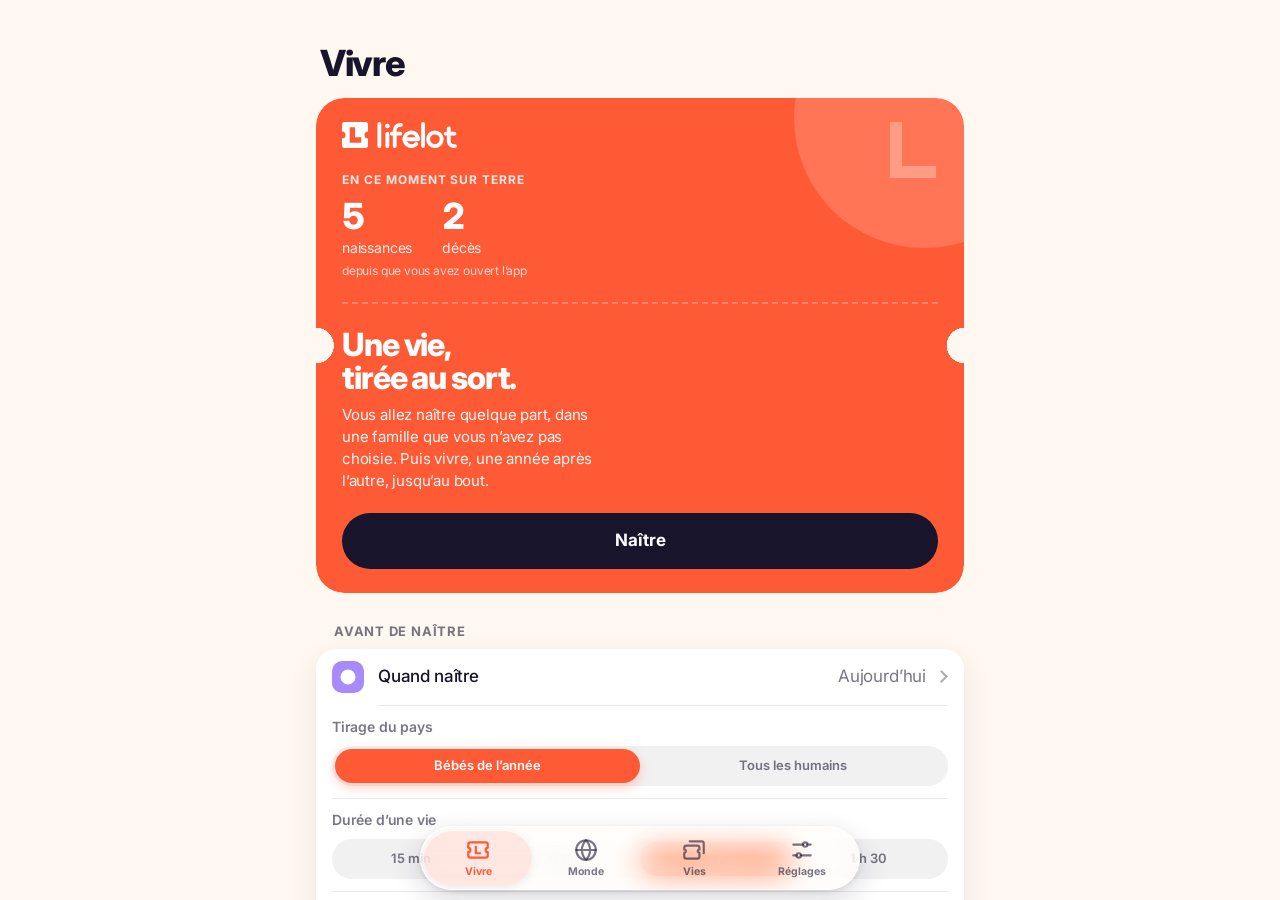
==== app/index.html @ fe8246f2 "Menus plus courts : feuilles Argent et Politique en onglets, contenus resserrés Les longues feuilles" ====
<!doctype html>
<html lang="fr">
<head>
<meta charset="utf-8">
<meta name="viewport" content="width=device-width, initial-scale=1, viewport-fit=cover, user-scalable=no">
<title>Lifelot</title>
<meta name="description" content="Naître au hasard, vivre une vie entière, guidée par les statistiques réelles de son pays.">
<meta name="theme-color" content="#FFF8F1" media="(prefers-color-scheme: light)">
<meta name="theme-color" content="#17142B" media="(prefers-color-scheme: dark)">
<meta name="apple-mobile-web-app-capable" content="yes">
<meta name="mobile-web-app-capable" content="yes">
<meta name="apple-mobile-web-app-status-bar-style" content="default">
<meta name="apple-mobile-web-app-title" content="Lifelot">
<link rel="manifest" href="manifest.webmanifest">
<link rel="icon" href="icon.svg" type="image/svg+xml">
<link rel="apple-touch-icon" href="icon-180.png">
<link rel="preconnect" href="https://fonts.googleapis.com">
<link rel="preconnect" href="https://fonts.gstatic.com" crossorigin>
<link href="https://fonts.googleapis.com/css2?family=Inter:wght@400;500;600;700;800&display=swap" rel="stylesheet">
<link rel="stylesheet" href="app.css?v=33">
</head>
<body>

<!-- ===================== ONGLET VIVRE ===================== -->
<section class="page" id="tab-live" data-title="Vivre">
  <header class="nav"><span class="nav-title">Vivre</span></header>
  <div class="content">
    <h1 class="large-title">Vivre</h1>

    <article class="hero-card ticket">
      <div class="hero-glow"></div>
      <svg class="hero-logo" viewBox="40 40 778 176" role="img" aria-label="Lifelot"><path fill="#FFFFFF" fill-rule="evenodd" d="M58 40H198A18 18 0 0 1 216 58V104A24 24 0 0 0 216 152V198A18 18 0 0 1 198 216H58A18 18 0 0 1 40 198V152A24 24 0 0 0 40 104V58A18 18 0 0 1 58 40ZM92 76V180H170V144H128V76Z"/><g fill="#FFFFFF" transform="translate(267 -3) scale(1)"><path d="M13 56A13 13 0 0 1 39 56V206A13 13 0 0 1 13 206Z"/><path d="M67 122A13 13 0 0 1 93 122V206A13 13 0 0 1 67 206Z"/><path d="M64 70A16 16 0 1 0 96 70A16 16 0 1 0 64 70Z"/><path d="M117 206V100A51 51 0 0 1 168 49H172A13 13 0 0 1 172 75H168A25 25 0 0 0 143 100V206A13 13 0 0 1 117 206Z"/><path d="M110 109H168A13 13 0 0 1 168 135H110A13 13 0 0 1 110 109Z"/><path d="M301 160A59 59 0 1 0 284.59 200.83A13 13 0 0 0 265.82 182.84A33 33 0 1 1 275 160Z"/><path d="M196 147H288A13 13 0 0 1 288 173H196A13 13 0 0 1 196 147Z"/><path d="M309 56A13 13 0 0 1 335 56V206A13 13 0 0 1 309 206Z"/><path d="M343 160A59 59 0 1 0 461 160A59 59 0 1 0 343 160ZM369 160A33 33 0 1 1 435 160A33 33 0 1 1 369 160Z"/><path d="M483 86A13 13 0 0 1 509 86V172A21 21 0 0 0 530 193H538A13 13 0 0 1 538 219H530A47 47 0 0 1 483 172Z"/><path d="M476 109H534A13 13 0 0 1 534 135H476A13 13 0 0 1 476 109Z"/></g></svg>
      <p class="hero-kicker">En ce moment sur Terre</p>
      <div class="hero-stats">
        <div><b id="birthCount">0</b><span>naissances</span></div>
        <div><b id="deathCount">0</b><span>décès</span></div>
      </div>
      <p class="hero-sub">depuis que vous avez ouvert l’app</p>
      <h2 class="hero-title">Une vie,<br>tirée au sort.</h2>
      <p class="hero-text">Vous allez naître quelque part, dans une famille que vous n’avez pas choisie. Puis vivre, une année après l’autre, jusqu’au bout.</p>
      <button class="btn-filled" id="bornBtn">Naître</button>
    </article>

    <div class="group" id="resumeGroup" hidden>
      <button class="cell link" id="resumeBtn">
        <span class="cell-icon" style="--c: var(--green)"><svg viewBox="0 0 24 24"><path d="M8 5v14l11-7z"/></svg></span>
        <span class="cell-main"><b>Reprendre la vie en cours</b><small id="resumeSub"></small></span>
        <span class="chev"></span>
      </button>
    </div>

    <div id="pausedGroup" hidden></div>

    <p class="group-header">Avant de naître</p>
    <div class="group">
      <label class="cell link">
        <span class="cell-icon" style="--c: var(--purple)"><svg viewBox="0 0 24 24"><path d="M12 2a10 10 0 100 20 10 10 0 000-20zm1 10.4V6h-2v7.4l5 3 1-1.7z"/></svg></span>
        <span class="cell-main"><b>Quand naître</b></span>
        <span class="cell-value" id="eraLabel"></span>
        <span class="chev"></span>
        <select id="eraSel" class="overlay-select"></select>
      </label>
      <label class="cell link" id="yearCell">
        <span class="cell-icon" style="--c: var(--indigo)"><svg viewBox="0 0 24 24"><path d="M7 2v2H5a2 2 0 00-2 2v14a2 2 0 002 2h14a2 2 0 002-2V6a2 2 0 00-2-2h-2V2h-2v2H9V2zM5 9h14v11H5z"/></svg></span>
        <span class="cell-main"><b>Année de naissance</b></span>
        <span class="cell-value" id="yearLabel"></span>
        <span class="chev"></span>
        <select id="yearSel" class="overlay-select"></select>
      </label>
      <div class="cell column">
        <span class="cell-label">Tirage du pays</span>
        <div class="segmented" data-name="mode">
          <button data-v="births" class="on">Bébés de l’année</button>
          <button data-v="pop">Tous les humains</button>
        </div>
      </div>
      <div class="cell column">
        <span class="cell-label">Durée d’une vie</span>
        <div class="segmented" data-name="dur">
          <button data-v="15">15 min</button>
          <button data-v="30">30 min</button>
          <button data-v="60" class="on">1 h</button>
          <button data-v="90">1 h 30</button>
        </div>
      </div>
      <label class="cell link">
        <span class="cell-icon" style="--c: var(--blue)"><svg viewBox="0 0 24 24"><path d="M12 2a10 10 0 100 20 10 10 0 000-20zm6.9 6h-2.9a15.7 15.7 0 00-1.4-3.6A8 8 0 0118.9 8zM12 4c.8 1.2 1.5 2.5 1.9 4h-3.8c.4-1.5 1.1-2.8 1.9-4zM4.3 14a8.2 8.2 0 010-4h3.4a16.5 16.5 0 000 4H4.3zm.8 2h2.9c.3 1.3.8 2.5 1.4 3.6A8 8 0 015.1 16zM8 8H5.1a8 8 0 014.3-3.6C8.8 5.5 8.3 6.7 8 8zm4 12c-.8-1.2-1.5-2.5-1.9-4h3.8c-.4 1.5-1.1 2.8-1.9 4zm2.3-6H9.7a14.7 14.7 0 010-4h4.6a14.7 14.7 0 010 4zm.3 5.6c.6-1.1 1.1-2.3 1.4-3.6h2.9a8 8 0 01-4.3 3.6zm1.7-5.6a16.5 16.5 0 000-4h3.4a8.2 8.2 0 010 4h-3.4z"/></svg></span>
        <span class="cell-main"><b>Mon vrai pays</b></span>
        <span class="cell-value" id="realLabel">Aucun</span>
        <span class="chev"></span>
        <select id="realCountry" class="overlay-select"><option value="">Ne pas comparer</option></select>
      </label>
    </div>
    <p class="group-footer" id="eraNote"></p>
    <p class="group-footer">Choisir votre vrai pays permet de comparer cette vie à la vôtre. Rien ne quitte cet appareil.</p>

    <div class="group" style="margin-top:20px">
      <button class="cell link" id="strangerBtn">
        <span class="cell-icon" style="--c: var(--teal)"><svg viewBox="0 0 24 24"><path d="M12 12a4 4 0 100-8 4 4 0 000 8zm0 2c-4 0-8 2-8 5v1h16v-1c0-3-4-5-8-5z"/></svg></span>
        <span class="cell-main"><b>Rencontrer une vie au hasard</b><small>Une vie entière, vécue par quelqu’un d’autre</small></span>
        <span class="chev"></span>
      </button>
    </div>

    <p class="group-header">Comment ça marche</p>
    <div class="feature-scroller">
      <article class="feature" style="--c: var(--orange)"><span class="feature-icon"><svg viewBox="0 0 24 24" fill="none" stroke="currentColor" stroke-width="2" stroke-linecap="round" stroke-linejoin="round"><path d="M5 20v-8M12 20V5M19 20v-5"/></svg></span><h3>Données réelles</h3><p>Tous les pays du monde, de 1900 à 2100 : Banque mondiale, ONU, Our World in Data.</p></article>
    </div>

    <p class="group-footer warn">La maladie, la mort d’un enfant, la violence, le mariage forcé ou le suicide surviennent ici aussi souvent que dans les statistiques. Rien n’est montré en détail. Dès 15 ans.</p>
  </div>
</section>

<!-- ===================== ONGLET MONDE ===================== -->
<section class="page" id="tab-world" data-title="Monde" hidden>
  <header class="nav"><span class="nav-title">Monde</span></header>
  <div class="content">
    <h1 class="large-title">Monde</h1>
    <p class="group-header">Si vous naissiez maintenant</p>
    <div class="group" id="oddsGroup"></div>
    <p class="group-footer" id="oddsNote"></p>
    <div class="search"><svg viewBox="0 0 24 24"><path d="M10 3a7 7 0 015.6 11.2l5.1 5.1-1.4 1.4-5.1-5.1A7 7 0 1110 3zm0 2a5 5 0 100 10 5 5 0 000-10z"/></svg><input id="search" type="search" placeholder="Rechercher un pays" autocomplete="off"></div>
    <p class="group-header">Tous les pays</p>
    <div class="group" id="countryGroup"></div>
  </div>
</section>

<!-- ===================== ONGLET VIES ===================== -->
<section class="page" id="tab-lives" data-title="Vies" hidden>
  <header class="nav"><span class="nav-title">Vies</span></header>
  <div class="content">
    <h1 class="large-title">Vies</h1>
    <div class="empty" id="livesEmpty">
      <div class="empty-icon"><svg viewBox="0 0 24 24" fill="none" stroke="currentColor" stroke-width="2" stroke-linecap="round" stroke-linejoin="round"><path d="M8 4h11a2 2 0 0 1 2 2v9"/><path d="M5 8h10a2 2 0 0 1 2 2v1.5a1.5 1.5 0 0 0 0 3V18a2 2 0 0 1-2 2H5a2 2 0 0 1-2-2v-3.5a1.5 1.5 0 0 0 0-3V10a2 2 0 0 1 2-2z"/></svg></div>
      <h3>Aucune vie pour l’instant</h3>
      <p>Les vies que vous vivez jusqu’au bout apparaîtront ici.</p>
    </div>
    <div class="segmented" data-name="livesTab" style="margin-bottom:16px">
      <button data-v="mine" class="on">Mes vies</button>
      <button data-v="memorial">Mémorial</button>
      <button data-v="shared">Reçues</button>
    </div>
    <div class="group" id="sortGroup">
      <label class="cell link">
        <span class="cell-main"><b>Trier</b></span>
        <span class="cell-value" id="sortLabel"></span>
        <span class="chev"></span>
        <select id="sortSel" class="overlay-select"></select>
      </label>
    </div>
    <div class="group" id="livesGroup"></div>
    <div class="group" id="moreGroup" hidden><button class="cell link" id="moreBtn"><span class="cell-main"><b style="color:var(--tint)">Voir plus</b></span></button></div>
    <p class="group-footer" id="livesNote">Gardées uniquement sur cet appareil.</p>
    <div class="group" style="margin-top:24px">
      <button class="cell link" id="strangerBtn2"><span class="cell-main"><b>Rencontrer une vie au hasard</b></span><span class="chev"></span></button>
      <button class="cell link" id="exportBtn"><span class="cell-main"><b>Transférer mes vies</b><small>Enregistrer un fichier à ouvrir sur un autre appareil</small></span><span class="chev"></span></button>
      <label class="cell link"><span class="cell-main"><b>Importer des vies</b><small>Ouvrir un fichier de vies</small></span><span class="chev"></span><input type="file" id="importInput" accept="application/json,.json" class="overlay-select"></label>
    </div>
    <div class="group" id="clearGroup" hidden><button class="cell destructive" id="clearPast">Effacer toutes les vies</button></div>
    <p class="group-footer">Les vies du mémorial restent, même si vous effacez les autres.</p>
  </div>
</section>

<!-- ===================== ONGLET RÉGLAGES ===================== -->
<section class="page" id="tab-settings" data-title="Réglages" hidden>
  <header class="nav"><span class="nav-title">Réglages</span></header>
  <div class="content">
    <h1 class="large-title">Réglages</h1>
    <p class="group-header">Apparence</p>
    <div class="group">
      <div class="cell column">
        <div class="segmented" data-name="theme">
          <button data-v="auto" class="on">Automatique</button>
          <button data-v="light">Clair</button>
          <button data-v="dark">Sombre</button>
        </div>
      </div>
    </div>
    <p class="group-header">Pendant la vie</p>
    <div class="group">
      <label class="cell">
        <span class="cell-icon" style="--c: var(--orange)"><svg viewBox="0 0 24 24"><path d="M13 2L4 14h7l-1 8 9-12h-7z"/></svg></span>
        <span class="cell-main"><b>Mode automatique</b></span>
        <input type="checkbox" class="switch" id="optAuto">
      </label>
      <label class="cell">
        <span class="cell-icon" style="--c: var(--indigo)"><svg viewBox="0 0 24 24"><path d="M6 4h4v16H6zm8 0h4v16h-4z"/></svg></span>
        <span class="cell-main"><b>Pauses de réflexion</b></span>
        <input type="checkbox" class="switch" id="optPauses" checked>
      </label>
      <label class="cell">
        <span class="cell-icon" style="--c: var(--teal)"><svg viewBox="0 0 24 24"><path d="M12 3v10.6A4 4 0 1014 17V7h4V3z"/></svg></span>
        <span class="cell-main"><b>Musique douce</b></span>
        <input type="checkbox" class="switch" id="optMusic">
      </label>
      <label class="cell">
        <span class="cell-icon" style="--c: var(--blue)"><svg viewBox="0 0 24 24"><path d="M12 2L4 5v6c0 5 3.4 9.7 8 11 4.6-1.3 8-6 8-11V5z"/></svg></span>
        <span class="cell-main"><b>Pas de scènes effrayantes</b><small>Les passages les plus durs sont repliés</small></span>
        <input type="checkbox" class="switch" id="optGentle">
      </label>
      <label class="cell">
        <span class="cell-icon" style="--c: var(--green)"><svg viewBox="0 0 24 24"><path d="M12 3L1 9l11 6 9-4.9V17h2V9zM5 13.2v4L12 21l7-3.8v-4L12 17z"/></svg></span>
        <span class="cell-main"><b>Mode classe</b><small>Pour les enseignants</small></span>
        <input type="checkbox" class="switch" id="optClassroom">
      </label>
      <label class="cell">
        <span class="cell-icon" style="--c: var(--pink)"><svg viewBox="0 0 24 24"><path d="M12 3a9 9 0 019 9h-2a7 7 0 00-14 0H3a9 9 0 019-9zm-7 11h3v7H5zm11 0h3v7h-3z"/></svg></span>
        <span class="cell-main"><b>Vibrations</b></span>
        <input type="checkbox" class="switch" id="optHaptics" checked>
      </label>
    </div>
    <p class="group-footer">En mode automatique, vous fixez une priorité par an et les décisions se prennent toutes seules. Le mode classe met de côté les thèmes les plus lourds (suicide, homicide, surdose, mariage d’enfants, harcèlement) et désactive le partage.</p>

    <p class="group-header">Besoin d’aide</p>
    <div class="group">
      <a class="cell link" href="tel:3114"><span class="cell-icon" style="--c: var(--green)"><svg viewBox="0 0 24 24"><path d="M6.6 10.8a15.1 15.1 0 006.6 6.6l2.2-2.2c.3-.3.7-.4 1-.2 1.1.4 2.3.6 3.6.6.6 0 1 .4 1 1V20c0 .6-.4 1-1 1A17 17 0 013 4c0-.6.4-1 1-1h3.5c.6 0 1 .4 1 1 0 1.2.2 2.4.6 3.6.1.3 0 .7-.2 1z"/></svg></span><span class="cell-main"><b>3114</b><small>Prévention du suicide · 24 h/24</small></span><span class="chev"></span></a>
      <a class="cell link" href="tel:119"><span class="cell-icon" style="--c: var(--blue)"><svg viewBox="0 0 24 24"><path d="M6.6 10.8a15.1 15.1 0 006.6 6.6l2.2-2.2c.3-.3.7-.4 1-.2 1.1.4 2.3.6 3.6.6.6 0 1 .4 1 1V20c0 .6-.4 1-1 1A17 17 0 013 4c0-.6.4-1 1-1h3.5c.6 0 1 .4 1 1 0 1.2.2 2.4.6 3.6.1.3 0 .7-.2 1z"/></svg></span><span class="cell-main"><b>119</b><small>Enfance en danger</small></span><span class="chev"></span></a>
      <a class="cell link" href="tel:3919"><span class="cell-icon" style="--c: var(--purple)"><svg viewBox="0 0 24 24"><path d="M6.6 10.8a15.1 15.1 0 006.6 6.6l2.2-2.2c.3-.3.7-.4 1-.2 1.1.4 2.3.6 3.6.6.6 0 1 .4 1 1V20c0 .6-.4 1-1 1A17 17 0 013 4c0-.6.4-1 1-1h3.5c.6 0 1 .4 1 1 0 1.2.2 2.4.6 3.6.1.3 0 .7-.2 1z"/></svg></span><span class="cell-main"><b>3919</b><small>Violences faites aux femmes</small></span><span class="chev"></span></a>
      <a class="cell link" href="https://findahelpline.com" target="_blank" rel="noopener"><span class="cell-icon" style="--c: var(--gray)"><svg viewBox="0 0 24 24"><path d="M12 2a10 10 0 100 20 10 10 0 000-20zm0 18a8 8 0 110-16 8 8 0 010 16z"/></svg></span><span class="cell-main"><b>Ailleurs dans le monde</b><small>findahelpline.com</small></span><span class="chev"></span></a>
    </div>

    <p class="group-header">À propos</p>
    <div class="group">
      <div class="cell"><span class="cell-main"><b>Version</b></span><span class="cell-value" id="appVersion"></span></div>
      <button class="cell link" id="notesBtn"><span class="cell-main"><b>Notes de version</b></span><span class="chev"></span></button>
      <button class="cell link" id="privacyBtn"><span class="cell-main"><b>Confidentialité</b></span><span class="chev"></span></button>
      <a class="cell link" href="../"><span class="cell-main"><b>Version web</b></span><span class="chev"></span></a>
    </div>
    <p class="group-footer">Valeurs approchées (vers 2023) : ONU World Population Prospects, Banque mondiale, OMS, UNESCO, ONUDC, UNICEF, World Happiness Report. Le moment de la mort suit une table de mortalité calée sur chaque pays et chaque sexe. C’est une simulation : elle montre des probabilités, pas des destins.</p>
  </div>
</section>

<!-- ===================== BARRE D'ONGLETS ===================== -->
<nav class="tabbar" id="tabbar" role="tablist" aria-label="Navigation">
  <span class="tab-lens" id="tabLens" aria-hidden="true"></span>
  <button data-tab="tab-live" role="tab" aria-selected="true" class="on"><svg viewBox="0 0 24 24" fill="none" stroke="currentColor" stroke-width="2" stroke-linecap="round" stroke-linejoin="round"><path d="M5 5h14a2 2 0 0 1 2 2v3a2 2 0 0 0 0 4v3a2 2 0 0 1-2 2H5a2 2 0 0 1-2-2v-3a2 2 0 0 0 0-4V7a2 2 0 0 1 2-2z"/><path d="M10 9v6h4"/></svg><span>Vivre</span></button>
  <button data-tab="tab-world" role="tab" aria-selected="false"><svg viewBox="0 0 24 24" fill="none" stroke="currentColor" stroke-width="2" stroke-linecap="round" stroke-linejoin="round"><circle cx="12" cy="12" r="9"/><path d="M3 12h18M12 3c2.5 2.6 3.8 5.6 3.8 9s-1.3 6.4-3.8 9c-2.5-2.6-3.8-5.6-3.8-9S9.5 5.6 12 3z"/></svg><span>Monde</span></button>
  <button data-tab="tab-lives" role="tab" aria-selected="false"><svg viewBox="0 0 24 24" fill="none" stroke="currentColor" stroke-width="2" stroke-linecap="round" stroke-linejoin="round"><path d="M8 4h11a2 2 0 0 1 2 2v9"/><path d="M5 8h10a2 2 0 0 1 2 2v1.5a1.5 1.5 0 0 0 0 3V18a2 2 0 0 1-2 2H5a2 2 0 0 1-2-2v-3.5a1.5 1.5 0 0 0 0-3V10a2 2 0 0 1 2-2z"/></svg><span>Vies</span></button>
  <button data-tab="tab-settings" role="tab" aria-selected="false"><svg viewBox="0 0 24 24" fill="none" stroke="currentColor" stroke-width="2" stroke-linecap="round" stroke-linejoin="round"><path d="M4 7h9M17 7h3M4 17h3M11 17h9"/><circle cx="15" cy="7" r="2"/><circle cx="9" cy="17" r="2"/></svg><span>Réglages</span></button>
</nav>

<!-- ===================== TIRAGE ===================== -->
<section class="fullscreen draw" id="drawView" hidden>
  <div class="draw-stage">
    <p class="draw-kicker" id="drawKicker">Tirage de votre lieu de naissance</p>
    <div class="globe ticket" id="globe"><span id="spinFlag">🎟️</span></div>
    <p class="draw-name" id="spinName"></p>

    <article class="pass ticket" id="pass" hidden>
      <div class="pass-top">
        <span class="pass-flag" id="passFlag"></span>
        <div><small>Acte de naissance</small><b id="passDate"></b></div>
      </div>
      <input class="pass-name" id="passName" maxlength="30" aria-label="Prénom">
      <p class="pass-sub" id="passSub"></p>
      <div class="pass-grid" id="passGrid"></div>
      <p class="pass-family" id="passFamily"></p>
    </article>
    <div class="pass-details" id="passDetails" hidden></div>
  </div>
  <div class="draw-actions" id="drawActions" hidden>
    <button class="btn-filled" id="startLife">Commencer cette vie</button>
    <button class="btn-gray" id="passCard">Carte à partager</button>
    <button class="btn-plain" id="cancelDraw">Annuler</button>
  </div>
</section>

<!-- ===================== VIE ===================== -->
<section class="fullscreen life" id="lifeView" hidden>
  <header class="life-top">
    <button class="circle-btn" id="quitBtn" aria-label="Fermer"><svg viewBox="0 0 24 24"><path d="M6.4 5L12 10.6 17.6 5 19 6.4 13.4 12l5.6 5.6-1.4 1.4-5.6-5.6L6.4 19 5 17.6l5.6-5.6L5 6.4z"/></svg></button>
    <div class="life-who"><b id="lfName"></b><small id="lfCountry"></small><small class="who-mini" id="lfMini" aria-hidden="true"></small></div>
    <button class="chip" id="autoChip" aria-pressed="false">Auto</button>
    <button class="circle-btn" id="menuBtn" aria-label="Menu"><svg viewBox="0 0 24 24"><circle cx="5" cy="12" r="2"/><circle cx="12" cy="12" r="2"/><circle cx="19" cy="12" r="2"/></svg></button>
    <div class="top-year" role="progressbar" aria-label="Avancement de l’année" aria-valuemin="0" aria-valuemax="100"><i id="topYear"></i></div>
  </header>

  <div class="life-scroll" id="lifeScroll">
    <div class="life-hero ticket" id="lifeHero">
      <div class="age-ring">
        <svg viewBox="0 0 120 120"><circle class="track" cx="60" cy="60" r="52"/><circle class="prog" id="yearRing" cx="60" cy="60" r="52"/></svg>
        <div class="age-num"><b id="lfAge">0</b><span id="lfAgeUnit">an</span></div>
      </div>
      <div class="rings" id="rings"></div>
    </div>

    <div class="dash" id="dash" aria-label="Tableau de bord"></div>

    <div class="segmented life-seg" id="lifeSeg">
      <button data-v="story" class="on">Récit</button>
      <button data-v="act">Agir<span class="seg-badge" id="actBadge" hidden></span></button>
      <button data-v="me">Situation</button>
      <button data-v="peers">Comparer</button>
      <button data-v="data">Données</button>
    </div>

    <div class="pane" id="pane-story"><ol class="feed" id="feed"></ol></div>

    <div class="pane" id="pane-act" hidden>
      <p class="group-header" id="actLeft"></p>
      <div class="segmented" data-name="actcat" style="margin:0 0 12px">
        <button data-v="pro" class="on">Travail et argent</button>
        <button data-v="perso">Vie personnelle</button>
      </div>
      <div class="group" id="actList"></div>
      <details class="off-list">
        <summary>Impossible pour l’instant <span id="actOffN"></span></summary>
        <div class="group" id="actOff"></div>
      </details>
    </div>

    <div class="pane" id="pane-me" hidden>
      <p class="group-header">Priorité de l’année</p>
      <div class="priority" id="priority"></div>
      <p class="group-header">Situation</p>
      <div class="group" id="situation"></div>
      <p class="group-header">Argent</p>
      <div class="group" id="moneyMini"></div>
      <div class="group"><button class="cell link" data-act="money"><span class="cell-main"><b style="color:var(--tint)">Dépenser et investir</b></span><span class="chev"></span></button></div>
      <p class="group-header">Politique</p>
      <div class="group" id="polMini"></div>
      <div class="group"><button class="cell link" data-act="politics"><span class="cell-main"><b style="color:var(--tint)">Politique</b><small>S’engager, se présenter, les lobbys</small></span><span class="chev"></span></button></div>
      <p class="group-header">Famille et vie</p>
      <div class="group" id="familyMini"></div>
      <div class="group"><button class="cell link" data-act="family"><span class="cell-main"><b style="color:var(--tint)">Famille et vie</b></span><span class="chev"></span></button></div>
    </div>

    <div class="pane" id="pane-peers" hidden>
      <p class="group-header">Nés à la même seconde · au même âge</p>
      <div class="group" id="peers"></div>
    </div>

    <div class="pane" id="pane-data" hidden>
      <p class="group-header" id="worldHeader">Le monde autour</p>
      <div class="group" id="world"></div>
      <p class="group-header">Grille de vie · 1 case = 1 an</p>
      <div class="card"><div class="grid100" id="grid100"></div></div>
      <p class="group-header">Courbe de survie</p>
      <div class="card"><svg id="survival" viewBox="0 0 300 150"></svg><p class="card-note" id="survivalNote"></p></div>
      <div id="compareWrap" hidden>
        <p class="group-header">Cette vie et la vôtre</p>
        <div class="group" id="compare"></div>
      </div>
    </div>
  </div>

  <button class="pending" id="pendingBtn" hidden>Une décision vous attend</button>
  <footer class="life-controls">
    <button class="pill" id="speedBtn">×1</button>
    <button class="play" id="playBtn" aria-label="Pause"><svg viewBox="0 0 24 24" id="playIcon"><path d="M7 5h3.5v14H7zm6.5 0H17v14h-3.5z"/></svg></button>
    <button class="pill" id="nextBtn" aria-label="Avancer jusqu’au prochain moment">Avancer<svg viewBox="0 0 24 24"><path d="M5 5l7 7-7 7zm7 0l7 7-7 7z"/></svg></button>
  </footer>
</section>

<!-- ===================== FEUILLE (SHEET) ===================== -->
<div class="sheet-backdrop" id="sheetBackdrop" hidden></div>
<section class="sheet" id="sheet" hidden aria-modal="true" role="dialog">
  <div class="grabber"></div>
  <div class="sheet-body" id="sheetBody"></div>
</section>

<div class="toast" id="toast" hidden></div>

<script src="../countries.js?v=33"></script>
<script src="../data.js?v=33"></script>
<script src="../sim.js?v=33"></script>
<script src="../economy.js?v=33"></script>
<script src="../moments.js?v=33"></script>
<script src="../careers.js?v=33"></script>
<script src="../company.js?v=33"></script>
<script src="../stardom.js?v=33"></script>
<script src="../spending.js?v=33"></script>
<script src="../politics.js?v=33"></script>
<script src="../common.js?v=33"></script>
<script src="app.js?v=33"></script>
</body>
</html>
---- app/app.css ----
/* Lifelot — application. Direction artistique : corail, nuit et papier ; le billet à encoches comme motif ;
   formes rondes et icônes au trait, dans l'esprit monoline du logotype (voir brand/README.md). */
:root {
  --coral: #FF5A36;
  --coral-deep: #E8472A;
  --night: #17142B;
  --paper: #FFF8F1;

  --bg: var(--paper);
  --bg-elev: #FFFFFF;
  --cell: #FFFFFF;
  --fill: rgba(23, 20, 43, .06);
  --fill-2: rgba(23, 20, 43, .14);
  --label: var(--night);
  --label-2: rgba(23, 20, 43, .58);
  --label-3: rgba(23, 20, 43, .28);
  --sep: rgba(23, 20, 43, .09);
  --bar: rgba(255, 248, 241, .82);
  --tint: var(--coral);
  --tint-soft: rgba(255, 90, 54, .12);
  --card-dark: var(--night);

  /* Palette d'accompagnement (données, réglages) */
  --mint: #3CC9A0; --amber: #FFB23F; --sky: #7C9BFF; --lavender: #A78BFA;
  --blue: var(--sky); --green: var(--mint); --red: #E5484D; --orange: var(--amber); --yellow: var(--amber);
  --indigo: var(--night); --purple: var(--lavender); --pink: var(--coral); --teal: var(--mint); --gray: #9A96AA;

  --shadow: 0 1px 2px rgba(23, 20, 43, .05), 0 10px 30px rgba(23, 20, 43, .08);
  --font: "Inter", -apple-system, BlinkMacSystemFont, "SF Pro Text", system-ui, "Segoe UI", Roboto, sans-serif;
  --notch: 14px;
  --tabbar-h: 64px;
  --safe-b: env(safe-area-inset-bottom, 0px);
  --safe-t: env(safe-area-inset-top, 0px);
  color-scheme: light;
}
@media (prefers-color-scheme: dark) {
  :root:not([data-theme="light"]) {
    --bg: var(--night); --bg-elev: #2A2650; --cell: #221E3E; --fill: rgba(255, 248, 241, .08); --fill-2: rgba(255, 248, 241, .18);
    --label: var(--paper); --label-2: rgba(255, 248, 241, .62); --label-3: rgba(255, 248, 241, .3); --sep: rgba(255, 248, 241, .1);
    --bar: rgba(23, 20, 43, .82); --tint-soft: rgba(255, 90, 54, .18); --card-dark: #2A2650; --indigo: #2A2650;
    --shadow: 0 10px 30px rgba(0, 0, 0, .35);
    color-scheme: dark;
  }
}
:root[data-theme="dark"] {
  --bg: var(--night); --bg-elev: #2A2650; --cell: #221E3E; --fill: rgba(255, 248, 241, .08); --fill-2: rgba(255, 248, 241, .18);
  --label: var(--paper); --label-2: rgba(255, 248, 241, .62); --label-3: rgba(255, 248, 241, .3); --sep: rgba(255, 248, 241, .1);
  --bar: rgba(23, 20, 43, .82); --tint-soft: rgba(255, 90, 54, .18); --card-dark: #2A2650; --indigo: #2A2650;
  --shadow: 0 10px 30px rgba(0, 0, 0, .35);
  color-scheme: dark;
}

* { box-sizing: border-box; -webkit-tap-highlight-color: transparent; }
html, body { margin: 0; height: 100%; }
body {
  background: var(--bg); color: var(--label); font: 17px/1.38 var(--font); letter-spacing: -.011em;
  -webkit-font-smoothing: antialiased; overflow: hidden; overscroll-behavior: none;
  -webkit-user-select: none; user-select: none;
}
[hidden] { display: none !important; }
button { font: inherit; color: inherit; background: none; border: 0; padding: 0; cursor: pointer; }
svg { fill: currentColor; }
svg[fill="none"] { fill: none; }
input, textarea, select { font: inherit; -webkit-user-select: text; user-select: text; }
a { color: var(--tint); text-decoration: none; }
.ico { width: 20px; height: 20px; flex: none; }

/* ---------- Motif billet : encoches latérales ---------- */
.ticket {
  -webkit-mask: radial-gradient(circle var(--notch) at 0 50%, #0000 98%, #000) left / 51% 100% no-repeat,
                radial-gradient(circle var(--notch) at 100% 50%, #0000 98%, #000) right / 51% 100% no-repeat;
          mask: radial-gradient(circle var(--notch) at 0 50%, #0000 98%, #000) left / 51% 100% no-repeat,
                radial-gradient(circle var(--notch) at 100% 50%, #0000 98%, #000) right / 51% 100% no-repeat;
}

/* ---------- Pages et barres de navigation ---------- */
.page {
  position: fixed; inset: 0; overflow-y: auto; -webkit-overflow-scrolling: touch;
  padding-bottom: calc(var(--tabbar-h) + var(--safe-b) + 40px);
}
.content { max-width: 680px; margin: 0 auto; padding: 0 16px; }
.nav {
  position: sticky; top: 0; z-index: 10; height: calc(44px + var(--safe-t)); padding-top: var(--safe-t);
  display: grid; place-items: center; transition: background .2s, border-color .2s; border-bottom: 1px solid transparent;
}
.nav-title { font-weight: 700; font-size: 17px; opacity: 0; transform: translateY(4px); transition: opacity .2s, transform .2s; }
.page.scrolled .nav { background: var(--bar); -webkit-backdrop-filter: saturate(160%) blur(20px); backdrop-filter: saturate(160%) blur(20px); border-color: var(--sep); }
.page.scrolled .nav-title { opacity: 1; transform: none; }
.large-title { font-size: 36px; font-weight: 800; letter-spacing: -.035em; margin: 0 0 14px; padding: 0 4px; line-height: 1.1; }

/* ---------- Listes groupées ---------- */
.group-header { font-size: 13px; font-weight: 700; text-transform: uppercase; letter-spacing: .06em; color: var(--label-2); margin: 30px 18px 8px; }
.group-footer { font-size: 13px; color: var(--label-2); margin: 8px 18px 0; line-height: 1.45; }
.group-footer.warn { margin-top: 30px; padding: 12px 14px; border-radius: 16px; background: var(--tint-soft); color: var(--label); margin-left: 0; margin-right: 0; }
.group { background: var(--cell); border-radius: 20px; overflow: hidden; box-shadow: var(--shadow); }
.group + .group { margin-top: 20px; }
.cell {
  position: relative; display: flex; align-items: center; gap: 14px; min-height: 50px; padding: 12px 16px; width: 100%;
  text-align: left; color: var(--label);
}
.cell + .cell::before { content: ""; position: absolute; top: 0; right: 16px; left: 16px; border-top: 1px solid var(--sep); }
.cell:has(.cell-icon) + .cell::before, .cell:has(.row-icon) + .cell::before { left: 62px; }
.cell.column { flex-direction: column; align-items: stretch; gap: 10px; }
.cell.link:active, button.cell:active { background: var(--fill); }
.cell-label { font-size: 14px; font-weight: 600; color: var(--label-2); }
.cell-icon { width: 32px; height: 32px; border-radius: 10px; background: var(--c); color: #fff; display: grid; place-items: center; flex: none; }
.cell-icon svg { width: 18px; height: 18px; }
.row-icon { width: 32px; height: 32px; border-radius: 50%; background: var(--tint-soft); color: var(--tint); display: grid; place-items: center; flex: none; }
.row-icon .ico { width: 18px; height: 18px; }
.cell-main { flex: 1; min-width: 0; display: flex; flex-direction: column; }
.cell-main b { font-weight: 500; }
.cell-main small { font-size: 13px; color: var(--label-2); margin-top: 2px; }
.cell-value { color: var(--label-2); text-align: right; max-width: 58%; overflow-wrap: anywhere; }
.chev { width: 8px; height: 13px; flex: none; opacity: .35; background: currentColor;
  -webkit-mask: url("data:image/svg+xml,<svg xmlns='http://www.w3.org/2000/svg' viewBox='0 0 8 13'><path d='M1.4 0L0 1.4l5 5.1-5 5.1L1.4 13 7.9 6.5z'/></svg>") center/contain no-repeat;
          mask: url("data:image/svg+xml,<svg xmlns='http://www.w3.org/2000/svg' viewBox='0 0 8 13'><path d='M1.4 0L0 1.4l5 5.1-5 5.1L1.4 13 7.9 6.5z'/></svg>") center/contain no-repeat; }
.destructive { color: var(--red); justify-content: center; font-weight: 600; }
.overlay-select { position: absolute; inset: 0; opacity: 0; width: 100%; font-size: 16px; }

/* Interrupteur */
.switch {
  -webkit-appearance: none; appearance: none; width: 51px; height: 31px; border-radius: 16px; background: var(--fill-2);
  position: relative; flex: none; transition: background .25s; cursor: pointer; margin: 0;
}
.switch::after {
  content: ""; position: absolute; top: 2px; left: 2px; width: 27px; height: 27px; border-radius: 50%; background: #fff;
  box-shadow: 0 3px 8px rgba(0,0,0,.15), 0 1px 1px rgba(0,0,0,.16); transition: transform .25s cubic-bezier(.3,.7,.4,1);
}
.switch:checked { background: var(--coral); }
.switch:checked::after { transform: translateX(20px); }

/* Contrôle segmenté : pastille corail */
.segmented { display: flex; background: var(--fill); border-radius: 999px; padding: 3px; position: relative; }
.segmented button {
  flex: 1; font-size: 13px; font-weight: 600; padding: 8px 6px; border-radius: 999px; transition: background .2s, color .2s;
  white-space: nowrap; overflow: hidden; text-overflow: ellipsis; color: var(--label-2);
}
.segmented button.on { background: var(--coral); color: #fff; box-shadow: 0 4px 12px rgba(255, 90, 54, .3); }

/* Boutons : pilules rondes, comme les bouts du logotype */
.btn-filled {
  display: block; width: 100%; background: var(--coral); color: #fff; font-weight: 700; font-size: 17px;
  padding: 16px 20px; border-radius: 999px; transition: transform .15s, background .15s; box-shadow: 0 8px 20px rgba(255, 90, 54, .28);
}
.btn-filled:active { transform: scale(.97); background: var(--coral-deep); }
.btn-plain { display: block; width: 100%; color: var(--tint); font-weight: 600; padding: 14px; }
.btn-gray { display: block; width: 100%; background: var(--fill); font-weight: 600; padding: 16px; border-radius: 999px; }
.btn-filled + *, .btn-gray + * { margin-top: 10px; }
.btn-filled.has-sub, .btn-gray.has-sub { text-align: left; border-radius: 20px; }
.has-sub small { display: block; font-weight: 400; font-size: 13px; opacity: .85; line-height: 1.35; margin-top: 4px; }

/* ---------- Carte d'accueil : un billet corail ---------- */
.hero-card {
  --notch: 18px;
  position: relative; overflow: hidden; border-radius: 28px; padding: 24px 26px 24px; color: #fff; background: var(--coral);
}
.hero-glow { position: absolute; width: 260px; height: 260px; right: -90px; top: -110px; border-radius: 50%; background: rgba(255, 255, 255, .16); }
.hero-card::after { /* le L du symbole, en filigrane */
  content: ""; position: absolute; right: 28px; top: 24px; width: 34px; height: 44px; border: 0 solid rgba(255,255,255,.28);
  border-left-width: 12px; border-bottom-width: 12px; pointer-events: none;
}
.hero-logo { height: 26px; width: auto; display: block; margin: 0 0 24px; position: relative; }
.hero-kicker { font-size: 12px; font-weight: 700; text-transform: uppercase; letter-spacing: .08em; opacity: .85; margin: 0 0 10px; position: relative; }
.hero-stats { display: flex; gap: 30px; position: relative; }
.hero-stats b { display: block; font-size: 36px; font-weight: 800; font-variant-numeric: tabular-nums; letter-spacing: -.03em; line-height: 1.05; }
.hero-stats span { font-size: 14px; opacity: .9; }
.hero-sub { font-size: 12px; opacity: .75; margin: 4px 0 24px; position: relative; padding-bottom: 22px; border-bottom: 2px dashed rgba(255,255,255,.35); }
.hero-title { font-size: 32px; font-weight: 800; letter-spacing: -.035em; line-height: 1.04; margin: 0 0 10px; position: relative; }
.hero-text { font-size: 15px; opacity: .95; margin: 0 0 22px; line-height: 1.45; position: relative; max-width: 30ch; }
.hero-card .btn-filled { background: var(--night); color: #fff; position: relative; box-shadow: none; }
.hero-card .btn-filled:active { background: #000; }

/* Fonctionnalités */
.feature-scroller { display: flex; gap: 12px; overflow-x: auto; scroll-snap-type: x mandatory; margin: 0 -16px; padding: 0 16px 6px; scrollbar-width: none; }
.feature-scroller::-webkit-scrollbar { display: none; }
.feature:only-child { flex-basis: 100%; max-width: none; }
.feature { flex: 0 0 72%; max-width: 260px; scroll-snap-align: start; background: var(--cell); border-radius: 22px; padding: 18px; box-shadow: var(--shadow); }
.feature-icon { width: 40px; height: 40px; border-radius: 50%; background: var(--tint-soft); color: var(--tint); display: grid; place-items: center; margin-bottom: 14px; }
.feature-icon svg { width: 22px; height: 22px; }
.feature h3 { font-size: 17px; font-weight: 700; margin: 0 0 4px; letter-spacing: -.02em; }
.feature p { font-size: 14px; color: var(--label-2); margin: 0; line-height: 1.45; }

/* ---------- Monde ---------- */
.odds-row { display: grid; grid-template-columns: 28px 1fr auto; gap: 6px 12px; align-items: center; }
.odds-row .flag { font-size: 24px; grid-row: span 2; }
.odds-row .pct { font-variant-numeric: tabular-nums; font-weight: 700; color: var(--label-2); font-size: 15px; }
.odds-row .bar { grid-column: 2 / 4; height: 8px; border-radius: 4px; background: var(--fill); overflow: hidden; }
.odds-row .bar i { display: block; height: 100%; border-radius: 4px; background: var(--coral); }
.search { display: flex; align-items: center; gap: 8px; background: var(--cell); border-radius: 999px; padding: 0 14px; margin-top: 26px; height: 44px; color: var(--label-2); box-shadow: var(--shadow); }
.search svg { width: 17px; height: 17px; flex: none; }
.search input { flex: 1; background: none; border: 0; outline: 0; color: var(--label); font-size: 17px; height: 100%; }
.flag-cell { font-size: 26px; width: 32px; text-align: center; flex: none; }
.big-emoji { font-size: 48px; text-align: center; margin: 8px auto 8px; }
.ticket-badge { --notch: 9px; width: 96px; height: 76px; display: grid; place-items: center; background: var(--tint-soft); border-radius: 16px; }

/* ---------- Vies ---------- */
.empty { text-align: center; padding: 56px 24px 24px; color: var(--label-2); }
.empty-icon { width: 76px; height: 76px; margin: 0 auto 16px; color: var(--tint); background: var(--tint-soft); border-radius: 50%; display: grid; place-items: center; }
.empty-icon svg { width: 36px; height: 36px; }
.empty h3 { color: var(--label); font-size: 20px; font-weight: 800; letter-spacing: -.02em; margin: 0 0 6px; }
.empty p { margin: 0; font-size: 15px; }

/* ---------- Barre d'onglets : pilule de verre flottante (style iOS récent) ----------
   Une capsule détachée des bords, translucide, avec reflet et liseré lumineux. La pastille de sélection
   glisse d'un onglet à l'autre avec un effet ressort, grossit sous le doigt et peut être glissée.
   Quand on fait défiler vers le bas, la barre se réduit à l'onglet actif ; elle revient en remontant. */
.tabbar {
  --glass: rgba(255, 252, 248, .58); --rim: rgba(255, 255, 255, .95); --rim-2: rgba(255, 255, 255, .35);
  --lens: rgba(255, 90, 54, .13); --lens-hi: rgba(255, 255, 255, .85);
  --glass-shadow: 0 10px 30px rgba(23, 20, 43, .16), 0 2px 6px rgba(23, 20, 43, .08);
  position: fixed; z-index: 20; left: max(16px, calc(50% - 220px)); bottom: calc(var(--safe-b) + 10px);
  width: min(calc(100% - 32px), 440px); height: var(--tabbar-h); padding: 4px; display: flex; border-radius: 999px;
  isolation: isolate; touch-action: none; -webkit-user-select: none; user-select: none;
  background: var(--glass); box-shadow: var(--glass-shadow);
  -webkit-backdrop-filter: blur(16px) saturate(200%) brightness(1.06); backdrop-filter: blur(16px) saturate(200%) brightness(1.06);
  transition: width .55s cubic-bezier(.32, 1.25, .5, 1), box-shadow .3s;
}
.tabbar::before { /* reflet : lumière qui tombe sur le haut du verre */
  content: ""; position: absolute; inset: 0; border-radius: inherit; pointer-events: none; z-index: -1;
  background: linear-gradient(180deg, rgba(255, 255, 255, .5), rgba(255, 255, 255, 0) 48%, rgba(255, 255, 255, .14));
}
.tabbar::after { /* liseré lumineux, plus vif en haut à gauche et en bas à droite */
  content: ""; position: absolute; inset: 0; border-radius: inherit; padding: 1px; pointer-events: none;
  background: linear-gradient(150deg, var(--rim), var(--rim-2) 30%, transparent 55%, var(--rim-2) 85%, var(--rim));
  -webkit-mask: linear-gradient(#000 0 0) content-box, linear-gradient(#000 0 0); -webkit-mask-composite: xor;
          mask: linear-gradient(#000 0 0) content-box exclude, linear-gradient(#000 0 0);
}
@media (prefers-color-scheme: dark) {
  :root:not([data-theme="light"]) .tabbar {
    --glass: rgba(42, 38, 80, .55); --rim: rgba(255, 255, 255, .42); --rim-2: rgba(255, 255, 255, .1);
    --lens: rgba(255, 90, 54, .22); --lens-hi: rgba(255, 255, 255, .28); --glass-shadow: 0 10px 30px rgba(0, 0, 0, .45);
  }
}
:root[data-theme="dark"] .tabbar {
  --glass: rgba(42, 38, 80, .55); --rim: rgba(255, 255, 255, .42); --rim-2: rgba(255, 255, 255, .1);
  --lens: rgba(255, 90, 54, .22); --lens-hi: rgba(255, 255, 255, .28); --glass-shadow: 0 10px 30px rgba(0, 0, 0, .45);
}
:root[data-theme="dark"] .tabbar::before { opacity: .35; }
@media (prefers-color-scheme: dark) { :root:not([data-theme="light"]) .tabbar::before { opacity: .35; } }
@supports not ((backdrop-filter: blur(1px)) or (-webkit-backdrop-filter: blur(1px))) { .tabbar { --glass: var(--cell); } }
@media (prefers-reduced-transparency: reduce) { .tabbar { --glass: var(--cell); -webkit-backdrop-filter: none; backdrop-filter: none; } }

.tab-lens {
  position: absolute; top: 4px; bottom: 4px; left: 0; width: 25%; border-radius: 999px; z-index: 0; pointer-events: none;
  background: var(--lens); box-shadow: inset 0 1px 0 var(--lens-hi), inset 0 -1px 1px rgba(255, 255, 255, .15), 0 2px 10px rgba(23, 20, 43, .08);
  transition: transform .5s cubic-bezier(.3, 1.35, .5, 1), width .5s cubic-bezier(.3, 1.35, .5, 1), scale .35s cubic-bezier(.3, 1.5, .5, 1), opacity .2s;
}
.tabbar.pressing .tab-lens { scale: 1.1 1.14; }
.tabbar.dragging .tab-lens { transition: width .5s, scale .35s cubic-bezier(.3, 1.5, .5, 1), opacity .2s; }
.tabbar.mini .tab-lens, .tabbar.resizing .tab-lens { opacity: 0; }

.tabbar button {
  position: relative; z-index: 1; flex: 1 1 0; min-width: 0; overflow: hidden; border-radius: 999px;
  display: flex; flex-direction: column; align-items: center; justify-content: center; gap: 2px;
  color: var(--label-2); font-size: 10.5px; font-weight: 700; letter-spacing: 0;
  transition: color .25s, flex-grow .55s cubic-bezier(.32, 1.25, .5, 1), opacity .25s;
}
.tabbar svg { width: 26px; height: 26px; flex: none; transition: transform .35s cubic-bezier(.3, 1.6, .5, 1); }
.tabbar button span { white-space: nowrap; }
.tabbar button.on, .tabbar.dragging button.hover { color: var(--coral); }
.tabbar.dragging button.on:not(.hover) { color: var(--label-2); }
.tabbar.pressing button.hover svg { transform: scale(1.08); }

/* Barre réduite : seul l'onglet actif reste, en pastille ronde */
.tabbar.mini { width: var(--tabbar-h); }
.tabbar.mini button:not(.on) { flex-grow: 0; opacity: 0; pointer-events: none; }
.tabbar.mini button.on { background: var(--lens); }
.tabbar.mini button span { display: none; }

/* ---------- Plein écran ---------- */
.fullscreen { position: fixed; inset: 0; z-index: 30; background: var(--bg); display: flex; flex-direction: column; animation: slideUp .45s cubic-bezier(.2,.8,.2,1); }
@keyframes slideUp { from { transform: translateY(100%); } }

/* Tirage */
.draw { justify-content: space-between; padding: calc(var(--safe-t) + 24px) 20px calc(var(--safe-b) + 20px); overflow-y: auto; background: var(--night); color: var(--paper); }
.draw-stage { display: flex; flex-direction: column; align-items: center; text-align: center; max-width: 420px; width: 100%; margin: 0 auto; }
.draw-kicker { font-size: 12px; font-weight: 700; text-transform: uppercase; letter-spacing: .08em; color: rgba(255, 248, 241, .6); margin: 18px 0 34px; }
.globe { --notch: 16px; width: 200px; height: 150px; border-radius: 24px; display: grid; place-items: center; font-size: 80px; background: var(--coral); transition: transform .3s; }
.globe.spin span { animation: blink .09s linear infinite alternate; }
@keyframes blink { to { transform: translateY(-4px) scale(.92); opacity: .75; } }
.globe.land { animation: land .6s cubic-bezier(.3,1.6,.5,1); }
@keyframes land { 0% { transform: scale(.85) rotate(-4deg); } 100% { transform: scale(1); } }
.draw-name { font-size: 30px; font-weight: 800; letter-spacing: -.03em; margin: 22px 0 0; min-height: 1.3em; }
.draw.landed .globe, .draw.landed .draw-name, .draw.landed .draw-kicker { display: none; }
.draw .btn-plain { color: rgba(255, 248, 241, .75); }

.pass {
  --notch: 18px;
  position: relative; width: 100%; border-radius: 26px; overflow: hidden; text-align: left; color: #fff; padding: 22px 24px; background: var(--coral);
  animation: passIn .7s cubic-bezier(.2,.9,.2,1);
}
.pass::after { /* L du symbole en filigrane */
  content: ""; position: absolute; right: 24px; top: 22px; width: 44px; height: 58px; border: 0 solid rgba(255,255,255,.22);
  border-left-width: 15px; border-bottom-width: 15px; pointer-events: none;
}
@keyframes passIn { from { transform: translateY(40px) scale(.95); opacity: 0; } }
.pass-top { display: flex; align-items: center; gap: 12px; }
.pass-flag { font-size: 40px; line-height: 1; }
.pass-top small { display: block; font-size: 11px; text-transform: uppercase; letter-spacing: .08em; opacity: .85; font-weight: 700; }
.pass-top b { font-size: 14px; font-weight: 600; }
.pass-name { width: 100%; background: none; border: 0; outline: 0; color: #fff; font-size: 36px; font-weight: 800; letter-spacing: -.035em; margin: 22px 0 0; padding: 0; border-bottom: 2px solid rgba(255,255,255,.35); }
.pass-sub { margin: 8px 0 20px; opacity: .95; font-size: 15px; }
.pass-grid { display: grid; grid-template-columns: 1fr 1fr; gap: 14px 12px; padding-top: 18px; border-top: 2px dashed rgba(255,255,255,.4); }
.pass-grid small { display: block; font-size: 11px; text-transform: uppercase; letter-spacing: .06em; opacity: .85; font-weight: 700; }
.pass-grid b { font-size: 18px; font-weight: 700; }
.pass-family { margin: 18px 0 0; padding-top: 14px; border-top: 2px dashed rgba(255,255,255,.4); font-size: 15px; }
.draw-actions { max-width: 420px; width: 100%; margin: 24px auto 0; }

/* ---------- Vie ---------- */
.life-top {
  display: flex; align-items: center; gap: 12px; padding: calc(var(--safe-t) + 8px) 16px 10px; z-index: 2;
  background: var(--bar); -webkit-backdrop-filter: saturate(160%) blur(20px); backdrop-filter: saturate(160%) blur(20px); border-bottom: 1px solid var(--sep);
}
.circle-btn { width: 34px; height: 34px; border-radius: 50%; background: var(--fill); display: grid; place-items: center; color: var(--label-2); flex: none; }
.circle-btn svg { width: 16px; height: 16px; }
.life-who { flex: 1; text-align: center; min-width: 0; }
.life-who b { display: block; font-size: 17px; font-weight: 700; white-space: nowrap; overflow: hidden; text-overflow: ellipsis; letter-spacing: -.02em; }
.life-who small { display: block; font-size: 13px; color: var(--label-2); white-space: nowrap; overflow: hidden; text-overflow: ellipsis; }
.life-who .who-mini { display: none; font-weight: 700; color: var(--label); font-variant-numeric: tabular-nums; }
.life-top { position: relative; }
.life-top.compact #lfCountry { display: none; }
.life-top.compact .who-mini { display: block; }
.top-year { position: absolute; left: 0; right: 0; bottom: -1px; height: 3px; background: var(--sep); opacity: 0; transition: opacity .25s; pointer-events: none; }
.top-year i { display: block; height: 100%; background: var(--coral); transform-origin: left; transform: scaleX(0); }
.life-top.compact .top-year { opacity: 1; }
.chip { font-size: 13px; font-weight: 700; padding: 7px 13px; border-radius: 999px; background: var(--fill); color: var(--label-2); flex: none; }
.chip[aria-pressed="true"] { background: var(--coral); color: #fff; }
.life-scroll { flex: 1; overflow-y: auto; -webkit-overflow-scrolling: touch; padding: 0 16px calc(116px + var(--safe-b)); }
.life-scroll > * { max-width: 680px; margin-left: auto; margin-right: auto; }

.life-hero {
  --notch: 16px; --glow: .4;
  margin-top: 16px; border-radius: 28px; padding: 22px 22px 22px 24px; position: relative; overflow: hidden; color: var(--paper);
  background: radial-gradient(90% 120% at 0% 0%, rgba(255, 90, 54, var(--glow)), transparent 60%), var(--card-dark);
  display: flex; align-items: center; gap: 18px; transition: background 1.5s;
}
.age-ring { position: relative; width: 120px; height: 120px; flex: none; }
.age-ring svg { width: 100%; height: 100%; transform: rotate(-90deg); }
.age-ring circle { fill: none; stroke-width: 10; stroke-linecap: round; }
.age-ring .track { stroke: rgba(255, 248, 241, .12); }
.age-ring .prog { stroke: var(--coral); stroke-dasharray: 326.7; stroke-dashoffset: 326.7; }
.age-num { position: absolute; inset: 0; display: flex; flex-direction: column; align-items: center; justify-content: center; }
.age-num b { font-size: 46px; font-weight: 800; letter-spacing: -.04em; line-height: 1; font-variant-numeric: tabular-nums; }
.age-num span { font-size: 13px; opacity: .7; font-weight: 700; }
.rings { flex: 1; display: grid; grid-template-columns: 1fr 1fr; gap: 12px 8px; }
.ring { display: flex; align-items: center; gap: 8px; }
.ring svg { width: 38px; height: 38px; transform: rotate(-90deg); flex: none; }
.ring circle { fill: none; stroke-width: 5; stroke-linecap: round; }
.ring .track { stroke: rgba(255, 248, 241, .12); }
.ring .prog { stroke: var(--rc); transition: stroke-dashoffset .8s cubic-bezier(.3,.7,.4,1); }
.ring b { display: block; font-size: 18px; font-weight: 800; font-variant-numeric: tabular-nums; line-height: 1.05; letter-spacing: -.02em; }
.ring small { font-size: 11px; opacity: .7; font-weight: 700; }

.life-seg { margin-top: 18px; position: sticky; top: 8px; z-index: 1; background: none; }
/* Une bande de fond derrière les onglets collants : le récit ne transparaît plus au-dessus */
.life-seg::before { content: ""; position: absolute; left: -16px; right: -16px; top: -9px; bottom: 50%; background: var(--bg); z-index: -1; }
/* Le fond de la pastille passe par ::after, peint après ::before : sinon la bande masque sa moitié haute */
.life-seg::after { content: ""; position: absolute; inset: 0; border-radius: inherit; background: var(--cell); box-shadow: var(--shadow); z-index: -1; }
.life-seg button { font-size: 13px; flex: 1 1 auto; padding: 8px 7px; text-overflow: clip; }
.pane { margin-top: 6px; }
.feed { list-style: none; margin: 14px 0 0; padding: 0; display: flex; flex-direction: column; gap: 8px; }
.feed li { background: var(--cell); border-radius: 18px; padding: 12px 14px; display: flex; gap: 12px; align-items: flex-start; animation: pop .45s cubic-bezier(.2,.9,.3,1.2); box-shadow: var(--shadow); }
@keyframes pop { from { transform: translateY(-8px) scale(.98); opacity: 0; } }
.feed .dot { width: 32px; height: 32px; border-radius: 50%; flex: none; display: grid; place-items: center; background: var(--fill); color: var(--label-2); }
.feed .dot .ico { width: 17px; height: 17px; }
.feed .body { flex: 1; min-width: 0; }
.feed .body small { display: block; font-size: 12px; color: var(--label-2); font-weight: 700; margin-bottom: 1px; }
.feed .body p { margin: 0; font-size: 15px; line-height: 1.38; -webkit-user-select: text; user-select: text; }
.feed li.hl .body p { font-weight: 700; }
.feed li.birth .dot, .feed li.family .dot { background: rgba(255, 90, 54, .14); color: var(--coral); }
.feed li.edu .dot { background: rgba(124, 155, 255, .16); color: var(--sky); }
.feed li.work .dot { background: rgba(255, 178, 63, .18); color: #D98A10; }
.feed li.move .dot { background: rgba(60, 201, 160, .16); color: #1FA37C; }
.feed li.death { background: var(--card-dark); color: var(--paper); }
.feed li.death .body small { color: rgba(255, 248, 241, .6); }
.feed li.death .dot { background: var(--coral); color: #fff; }

.priority { display: grid; grid-template-columns: repeat(auto-fit, minmax(96px, 1fr)); gap: 8px; }
.priority button { background: var(--cell); border-radius: 18px; padding: 14px 8px; display: flex; flex-direction: column; align-items: center; gap: 8px; font-size: 13px; font-weight: 600; border: 2px solid transparent; transition: border-color .2s, transform .15s, background .2s; box-shadow: var(--shadow); }
.priority button:active { transform: scale(.96); }
.priority .pi { width: 26px; height: 26px; color: var(--label-2); }
.priority button.on { border-color: var(--coral); background: var(--tint-soft); }
.priority button.on .pi { color: var(--coral); }

.peer { display: flex; align-items: flex-start; gap: 12px; }
.peer.dead { opacity: .5; }
.peer .flag-cell { font-size: 30px; }
.card { background: var(--cell); border-radius: 20px; padding: 16px; box-shadow: var(--shadow); }
.card-note { font-size: 13px; color: var(--label-2); margin: 10px 0 0; }
.grid100 { display: grid; grid-template-columns: repeat(10, 1fr); gap: 4px; }
.grid100 i { aspect-ratio: 1; border-radius: 4px; background: var(--fill); }
.grid100 i.now { box-shadow: 0 0 0 2px var(--coral); animation: breathe 1.6s ease-in-out infinite; }
.grid100 i.end { background: var(--label) !important; }
@keyframes breathe { 50% { box-shadow: 0 0 0 2px transparent; } }
#survival { width: 100%; height: auto; display: block; }
#survival .axis { stroke: var(--sep); }
#survival .lbl { fill: var(--label-2); font: 600 10px var(--font); }
#survival .curve { fill: none; stroke: var(--coral); stroke-width: 3; stroke-linejoin: round; stroke-linecap: round; }
#survival .area { fill: rgba(255, 90, 54, .12); }
#survival .marker { fill: var(--coral); stroke: var(--cell); stroke-width: 3; }
.cmp-row { display: grid; grid-template-columns: 1fr auto auto; gap: 14px; align-items: center; font-size: 15px; }
.cmp-row span { font-variant-numeric: tabular-nums; text-align: right; min-width: 64px; }
.cmp-row span:last-child { color: var(--label-2); }
.cmp-head { font-size: 13px; font-weight: 700; color: var(--label-2); }

.life-controls {
  position: absolute; left: 50%; transform: translateX(-50%); bottom: calc(var(--safe-b) + 16px); z-index: 3;
  display: flex; align-items: center; gap: 12px; padding: 8px; border-radius: 999px; background: var(--night); color: var(--paper);
  box-shadow: 0 14px 40px rgba(23, 20, 43, .35);
}
.pill { height: 46px; padding: 0 18px; border-radius: 999px; background: rgba(255, 248, 241, .1); font-weight: 700; font-size: 15px; display: inline-flex; align-items: center; gap: 5px; min-width: 66px; justify-content: center; font-variant-numeric: tabular-nums; }
.pill svg { width: 14px; height: 14px; }
.pill:active, .play:active { transform: scale(.94); }
.play { width: 58px; height: 58px; border-radius: 50%; background: var(--coral); color: #fff; display: grid; place-items: center; transition: transform .15s; }
.play svg { width: 26px; height: 26px; }

/* ---------- Feuille (sheet) ---------- */
.sheet-backdrop { position: fixed; inset: 0; z-index: 40; background: rgba(23, 20, 43, .45); animation: fadeIn .3s; }
@keyframes fadeIn { from { opacity: 0; } }
.sheet {
  position: fixed; left: 0; right: 0; bottom: 0; z-index: 41; max-height: 92vh; display: flex; flex-direction: column;
  background: var(--bg); border-radius: 28px 28px 0 0; box-shadow: 0 -10px 40px rgba(23, 20, 43, .2);
  animation: sheetUp .45s cubic-bezier(.2,.9,.25,1); max-width: 680px; margin: 0 auto; touch-action: pan-y;
}
.sheet.closing { transform: translateY(100%); transition: transform .3s ease-in; }
.backdrop-closing { opacity: 0; transition: opacity .3s; }
@keyframes sheetUp { from { transform: translateY(100%); } }
.grabber { width: 40px; height: 5px; border-radius: 3px; background: var(--label-3); margin: 8px auto 0; flex: none; }
.sheet-body { overflow-y: auto; padding: 16px 18px calc(var(--safe-b) + 22px); -webkit-overflow-scrolling: touch; }
.sheet-kicker { font-size: 12px; font-weight: 700; text-transform: uppercase; letter-spacing: .08em; color: var(--coral); margin: 6px 0 8px; text-align: center; }
.sheet-title { font-size: 25px; font-weight: 800; letter-spacing: -.03em; line-height: 1.18; margin: 0 0 22px; text-align: center; }
.sheet textarea { width: 100%; background: var(--cell); color: var(--label); border: 2px solid transparent; border-radius: 18px; padding: 14px 16px; font-size: 17px; resize: none; outline: 0; margin-bottom: 14px; box-shadow: var(--shadow); }
.sheet textarea:focus { border-color: var(--coral); }

/* Mémorial : un billet nuit */
.memorial { --notch: 18px; border-radius: 28px; padding: 26px 24px; color: var(--paper); text-align: center; position: relative; overflow: hidden;
  background: radial-gradient(80% 60% at 50% 0%, rgba(255, 90, 54, .35), transparent 65%), var(--night); }
.memorial .candle { width: 14px; height: 44px; margin: 6px auto 14px; border-radius: 7px 7px 3px 3px; background: var(--paper); position: relative; }
.memorial .candle::before { content: ""; position: absolute; left: 50%; top: -22px; width: 14px; height: 22px; margin-left: -7px; border-radius: 50% 50% 50% 50% / 60% 60% 40% 40%; background: radial-gradient(circle at 50% 70%, #fff3d6, var(--amber) 50%, var(--coral) 70%, transparent 72%); animation: flicker 1.8s infinite alternate; }
@keyframes flicker { 30% { transform: scaleY(1.08) rotate(-2deg); } 70% { transform: scaleY(.95) rotate(2deg); } }
.memorial h2 { font-size: 32px; font-weight: 800; letter-spacing: -.035em; margin: 0; }
.memorial .years { opacity: .75; margin: 4px 0 14px; font-size: 15px; }
.memorial p { margin: 0; font-size: 15px; opacity: .92; line-height: 1.45; }
.memorial .grid100 { margin-top: 20px; gap: 3px; padding-top: 18px; border-top: 2px dashed rgba(255, 248, 241, .2); }
.memorial .grid100 i { background: rgba(255, 248, 241, .1); }
.memorial .grid100 i.end { background: var(--coral) !important; }
.help-note { font-size: 13px; color: var(--label-2); background: var(--cell); border-radius: 16px; padding: 12px 14px; margin-top: 16px; line-height: 1.45; }

.toast {
  position: fixed; left: 50%; top: calc(var(--safe-t) + 12px); transform: translateX(-50%); z-index: 60;
  background: var(--night); color: var(--paper); box-shadow: 0 10px 30px rgba(23, 20, 43, .3);
  padding: 11px 20px; border-radius: 999px; font-size: 15px; font-weight: 700; animation: toastIn .4s cubic-bezier(.2,.9,.3,1.3);
  max-width: calc(100% - 32px); text-align: center;
}
@keyframes toastIn { from { transform: translate(-50%, -30px); opacity: 0; } }

@media (min-width: 700px) { .feature { flex-basis: 240px; } }
@media (prefers-reduced-motion: reduce) {
  *, *::before, *::after { animation-duration: .01ms !important; transition-duration: .01ms !important; }
}

/* ---------- Ajouts : décision en attente, récit, mémorial ---------- */
.pending {
  position: absolute; left: 50%; transform: translateX(-50%); bottom: calc(var(--safe-b) + 92px); z-index: 3;
  background: var(--tint); color: #fff; font-weight: 600; font-size: 15px; padding: 10px 18px; border-radius: 99px; box-shadow: var(--shadow);
  animation: pop .4s cubic-bezier(.2,.9,.3,1.2); white-space: nowrap;
}
.feed .star { font-size: 17px; color: var(--label-3); flex: none; padding: 4px 0 4px 6px; }
.feed .star[aria-pressed="true"] { color: var(--yellow, #ffcc00); }
.feed .body small .yr { font-weight: 400; opacity: .8; }
.feed li.history { background: color-mix(in srgb, var(--indigo) 10%, var(--cell)); }
.feed li.history .dot { background: var(--indigo); color: #fff; }
.feed li.money .dot { background: color-mix(in srgb, var(--yellow, #ffcc00) 25%, transparent); }
.feed li.life .dot { background: color-mix(in srgb, var(--lavender) 16%, transparent); color: var(--lavender); }
.feed li.culture .dot { background: color-mix(in srgb, var(--coral) 12%, transparent); color: var(--coral-deep); }
.feed .helpline { display: block; font-size: 12px; color: var(--label-2); margin-top: 4px; }
.reveal { background: var(--fill); border-radius: 8px; padding: 4px 10px; font-size: 14px; color: var(--label-2); }
.menu-list .cell { min-height: 50px; }
.choice-cell { display: flex; gap: 12px; align-items: center; width: 100%; text-align: left; }
.choice-cell .tick { width: 22px; color: var(--tint); font-weight: 700; flex: none; text-align: center; }
.cell[disabled] { opacity: .4; pointer-events: none; }
.candles { text-align: center; font-size: 15px; color: var(--label-2); margin: 10px 0 0; }
.note-input { display: flex; gap: 8px; margin-top: 10px; }
.note-input input { flex: 1; background: var(--cell); color: var(--label); border: 0; border-radius: 12px; padding: 12px 14px; font-size: 16px; outline: 0; }
.note-input button { color: var(--tint); font-weight: 600; padding: 0 8px; }
.world-ev { color: var(--red); }
.btn-row { display: grid; grid-template-columns: 1fr 1fr; gap: 10px; margin-top: 10px; }
.btn-row > * { margin: 0 !important; }
.slider-row { display: flex; align-items: center; gap: 10px; margin-top: 4px; }
.slider-row input { flex: 1; accent-color: var(--tint); }
.slider-row output { width: 3.2em; text-align: right; font-weight: 600; font-variant-numeric: tabular-nums; }
.cell[disabled] { opacity: .45; }
.inline-ico .ico { width: 14px; height: 14px; vertical-align: -2px; color: var(--tint); }
.pass-details { width: 100%; max-width: 420px; margin: 8px auto 0; text-align: left; }
.pass-details .cell small { white-space: normal; }
.pass-details .group-header { color: rgba(255, 248, 241, .72); }

/* ---------- Tableau de bord ---------- */
.dash { margin-top: 12px; display: flex; flex-direction: column; gap: 8px; }
.dash-money { display: grid; grid-template-columns: 1.15fr 1fr 1fr; gap: 6px; }
.dash .tile { background: var(--cell); border-radius: 14px; padding: 9px 10px; text-align: left; display: flex; flex-direction: column; gap: 1px; min-width: 0; box-shadow: var(--shadow); }
.dash .tile small { font-size: 10.5px; font-weight: 700; text-transform: uppercase; letter-spacing: .03em; color: var(--label-2); overflow-wrap: anywhere; }
.dash .tile b { font-size: clamp(14px, 4.2vw, 16px); font-weight: 800; letter-spacing: -.02em; font-variant-numeric: tabular-nums; line-height: 1.2; overflow-wrap: anywhere; }
.dash .tile span { font-size: 11px; color: var(--label-2); line-height: 1.25; display: -webkit-box; -webkit-line-clamp: 2; -webkit-box-orient: vertical; overflow: hidden; }
.dash .tile.bad b { color: var(--red); }
.dash-status { display: grid; grid-template-columns: 1fr 1fr; gap: 6px; }
.stat-card { background: var(--cell); border-radius: 14px; padding: 8px 10px; min-width: 0; box-shadow: var(--shadow); }
.stat-card small { display: flex; align-items: center; gap: 5px; font-size: 11px; font-weight: 700; text-transform: uppercase; letter-spacing: .03em; color: var(--label-2); }
.stat-card small .ico { width: 14px; height: 14px; color: var(--tint); flex: none; }
.stat-card b { display: -webkit-box; -webkit-line-clamp: 2; -webkit-box-orient: vertical; overflow: hidden; font-size: 14px; font-weight: 600; line-height: 1.25; margin-top: 2px; }
.dash-todo { display: flex; flex-direction: column; gap: 5px; }
.dash-todo .todo { display: flex; align-items: center; gap: 10px; background: var(--cell); border-radius: 12px; padding: 7px 8px 7px 11px; font-size: 13px; line-height: 1.3; border-left: 4px solid var(--fill); }
.dash-todo .todo span { flex: 1; min-width: 0; }
.dash-todo .todo.act { border-left-color: var(--tint); }
.dash-todo .todo.warn { border-left-color: var(--yellow); }
.dash-todo .todo.info { border-left-color: var(--green); }
.dash-todo button { flex: none; background: var(--tint); color: #fff; font-weight: 600; font-size: 12px; padding: 5px 11px; border-radius: 99px; }

/* Dépenser et vivre (spending.js) */
.sp { margin-top: 8px; }
.sp-head { font-size: 13px; text-transform: uppercase; letter-spacing: .04em; color: var(--label-2); margin: 22px 6px 8px; font-weight: 600; }
.sp-card { display: flex; gap: 12px; align-items: center; justify-content: space-between; background: var(--cell); border-radius: 18px; padding: 14px 16px; margin-bottom: 10px; box-shadow: var(--shadow); }
.sp-card.off { opacity: .5; }
.sp-main { min-width: 0; flex: 1; }
.sp-main > b { display: block; font-weight: 600; font-size: 16px; }
.sp-main > small, .sp-note { display: block; color: var(--label-2); font-size: 13px; line-height: 1.4; margin-top: 2px; }
.sp-note { margin: 8px 6px 0; }
.sp-price { display: flex; flex-direction: column; align-items: flex-end; white-space: nowrap; font-variant-numeric: tabular-nums; }
.sp-price b { font-weight: 600; }
.sp-price small { color: var(--label-2); font-size: 12px; }
.sp-buy { background: var(--fill); border-radius: 14px; padding: 8px 12px; color: var(--label); }
.sp-buy:active { transform: scale(.96); }
.sp-pills { display: flex; flex-wrap: wrap; gap: 8px; margin-top: 10px; }
.sp-pill { background: var(--fill); border-radius: 999px; padding: 9px 14px; color: var(--label); font-size: 15px; font-weight: 500; text-align: left; }
.sp-pill span { color: var(--label-2); font-size: 13px; font-variant-numeric: tabular-nums; }
.sp-pill.on { background: var(--tint); color: #fff; }
.sp-pill.on span { color: inherit; opacity: .8; }
.sp-pill[disabled] { opacity: .45; }
/* Les gestes politiques : des cartes lisibles (titre, puis détail en dessous), pas des bulles de texte. */
.sp-pills.stack .sp-pill { display: flex; flex-direction: column; gap: 3px; flex: 1 1 100%; border-radius: 16px; padding: 11px 14px; font-weight: 600; line-height: 1.3; }
.sp-pills.stack .sp-pill span { font-weight: 400; line-height: 1.4; }
.sp-pill:not([disabled]):active { transform: scale(.98); }
.sp-more { margin: 6px 0 4px; }
.sp-more > summary { cursor: pointer; font-weight: 600; padding: 10px 6px; color: var(--tint); }
.sp-more > summary small { font-weight: 400; color: var(--label-2); }
.sp-bar { display: inline-block; width: 52px; height: 6px; border-radius: 3px; background: rgba(127,127,127,.25); vertical-align: middle; overflow: hidden; }
.sp-bar i { display: block; height: 100%; background: currentColor; opacity: .7; }

/* Petits écrans : l'anneau et les jauges laissent de l'air aux encoches du ticket */
@media (max-width: 400px) {
  .life-hero { gap: 12px; padding: 18px 24px 18px 20px; }
  .age-ring { width: 100px; height: 100px; }
  .age-num b { font-size: 38px; }
  .rings { gap: 10px 6px; }
  .ring { gap: 6px; }
  .ring svg { width: 30px; height: 30px; }
  .ring b { font-size: 16px; }
}

/* Raccourci « Politique » du tableau de bord */
.stat-card.link { text-align: left; width: 100%; }
/* Une carte seule sur sa ligne prend toute la largeur, plutôt que de laisser un trou. */
.dash-status > :last-child:nth-child(odd) { grid-column: 1 / -1; }
.stat-card.link:active { background: var(--fill); }
.stat-card.cta b { color: var(--tint); }
/* Une carte cliquable se reconnaît : petit chevron en haut à droite. */
.stat-card.link { position: relative; padding-right: 22px; }
.stat-card.link::after { content: ""; position: absolute; right: 11px; top: 13px; width: 6px; height: 6px; border-right: 2px solid var(--label-3); border-top: 2px solid var(--label-3); transform: rotate(45deg); }
.stat-card.link:active, .dash .tile:active { transform: scale(.97); }
/* Badge d'onglet : ce qu'il reste à faire, visible sans ouvrir l'onglet. */
.seg-badge { display: inline-grid; place-items: center; min-width: 17px; height: 17px; padding: 0 4px; margin-left: 5px; border-radius: 9px; background: var(--tint); color: #fff; font-size: 11px; font-weight: 800; vertical-align: 1px; }
.segmented button.on .seg-badge { background: #fff; color: var(--tint); }
/* Jauge des actions de l'année : des pastilles plutôt qu'une phrase. */
.act-dots { display: inline-flex; gap: 5px; margin-left: 8px; vertical-align: 1px; }
.act-dots i { width: 9px; height: 9px; border-radius: 50%; background: var(--tint); }
.act-dots i.used { background: var(--fill-2); }
/* Actions impossibles : repliées, pour que les possibles ressortent. */
.off-list { margin-top: 18px; }
.off-list > summary { list-style: none; cursor: pointer; font-size: 13px; text-transform: uppercase; letter-spacing: .04em; color: var(--label-2); font-weight: 600; padding: 8px 6px; display: flex; align-items: center; gap: 8px; }
.off-list > summary::-webkit-details-marker { display: none; }
.off-list > summary::after { content: ""; width: 7px; height: 7px; border-right: 2px solid currentColor; border-bottom: 2px solid currentColor; transform: rotate(45deg); margin: -3px 0 0 auto; transition: transform .2s; }
.off-list[open] > summary::after { transform: rotate(-135deg); margin-top: 3px; }
.off-list #actOffN { background: var(--fill); border-radius: 9px; padding: 1px 7px; font-size: 11px; }
/* Onglets des longues feuilles : un sujet à la fois, collés en haut. */
.sheet-tabs { position: sticky; top: -16px; z-index: 3; display: flex; gap: 4px; overflow-x: auto; margin: -10px -18px 14px; padding: 10px 18px; background: var(--bg); scrollbar-width: none; box-shadow: 0 8px 12px -10px rgba(23, 20, 43, .25); }
.sheet-tabs::-webkit-scrollbar { display: none; }
.sheet-tabs button { flex: 1 0 auto; padding: 8px 10px; border-radius: 999px; background: var(--fill); color: var(--label-2); font-size: 14px; font-weight: 600; white-space: nowrap; transition: background .2s, color .2s; }
.sheet-tabs button.on { background: var(--tint); color: #fff; box-shadow: 0 4px 12px rgba(255, 90, 54, .3); }
.tab-off { display: none !important; }
/* Une feuille à onglets garde sa hauteur : elle ne saute pas d'un onglet à l'autre. */
.sheet:has(.sheet-tabs) { height: 92vh; }
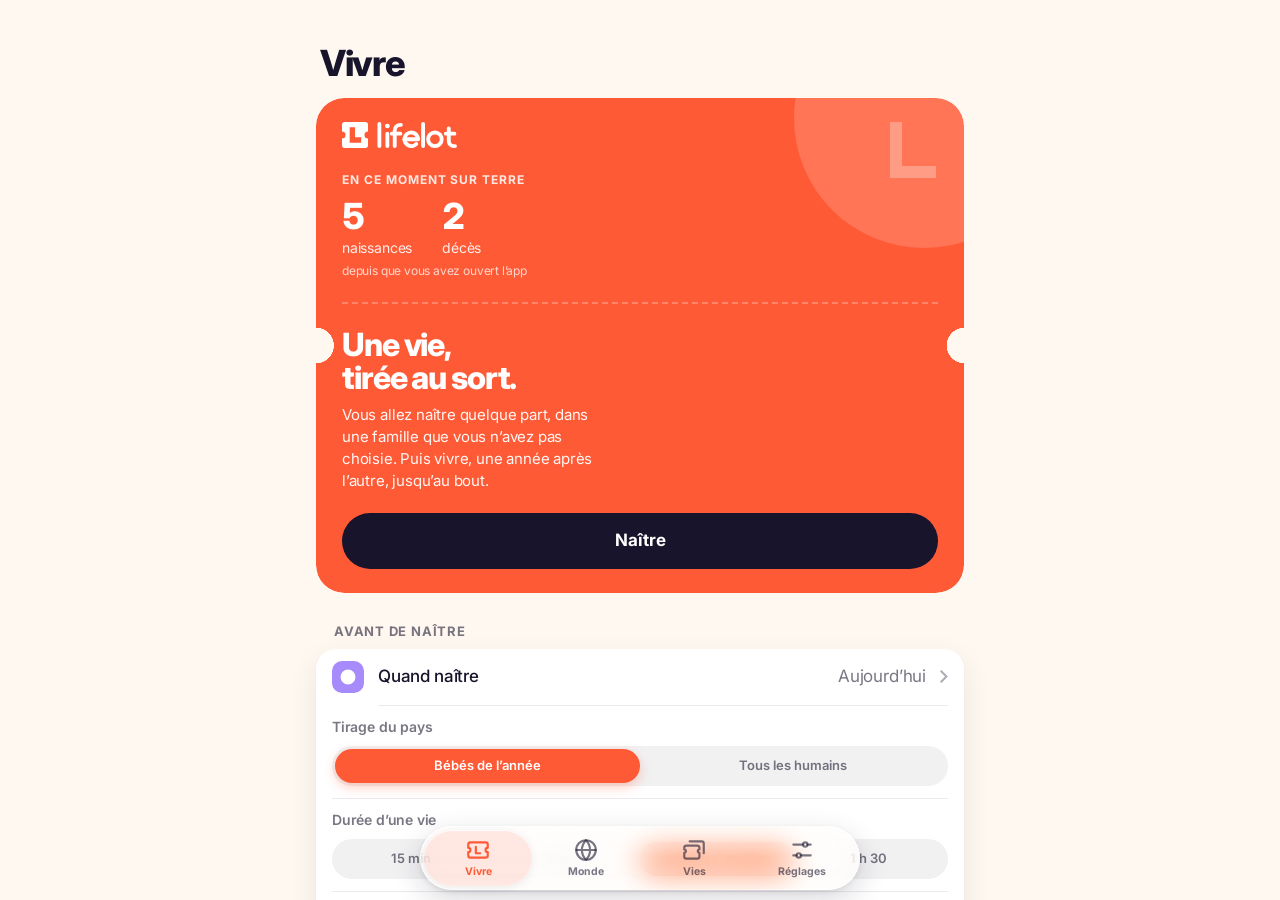
==== commit 1d7bc9a0: "Gestion de club de sport : fonder ou racheter un club (football, basket, rugby, hockey, baseball, cr" ====
--- a/app/index.html
+++ b/app/index.html
@@ -17,7 +17,7 @@
 <link rel="preconnect" href="https://fonts.googleapis.com">
 <link rel="preconnect" href="https://fonts.gstatic.com" crossorigin>
 <link href="https://fonts.googleapis.com/css2?family=Inter:wght@400;500;600;700;800&display=swap" rel="stylesheet">
-<link rel="stylesheet" href="app.css?v=33">
+<link rel="stylesheet" href="app.css?v=35">
 </head>
 <body>
 
@@ -361,17 +361,18 @@
 
 <div class="toast" id="toast" hidden></div>
 
-<script src="../countries.js?v=33"></script>
-<script src="../data.js?v=33"></script>
-<script src="../sim.js?v=33"></script>
-<script src="../economy.js?v=33"></script>
-<script src="../moments.js?v=33"></script>
-<script src="../careers.js?v=33"></script>
-<script src="../company.js?v=33"></script>
-<script src="../stardom.js?v=33"></script>
-<script src="../spending.js?v=33"></script>
-<script src="../politics.js?v=33"></script>
-<script src="../common.js?v=33"></script>
-<script src="app.js?v=33"></script>
+<script src="../countries.js?v=35"></script>
+<script src="../data.js?v=35"></script>
+<script src="../sim.js?v=35"></script>
+<script src="../economy.js?v=35"></script>
+<script src="../moments.js?v=35"></script>
+<script src="../careers.js?v=35"></script>
+<script src="../company.js?v=35"></script>
+<script src="../stardom.js?v=35"></script>
+<script src="../spending.js?v=35"></script>
+<script src="../politics.js?v=35"></script>
+<script src="../common.js?v=35"></script>
+<script src="../club.js?v=35"></script>
+<script src="app.js?v=35"></script>
 </body>
 </html>
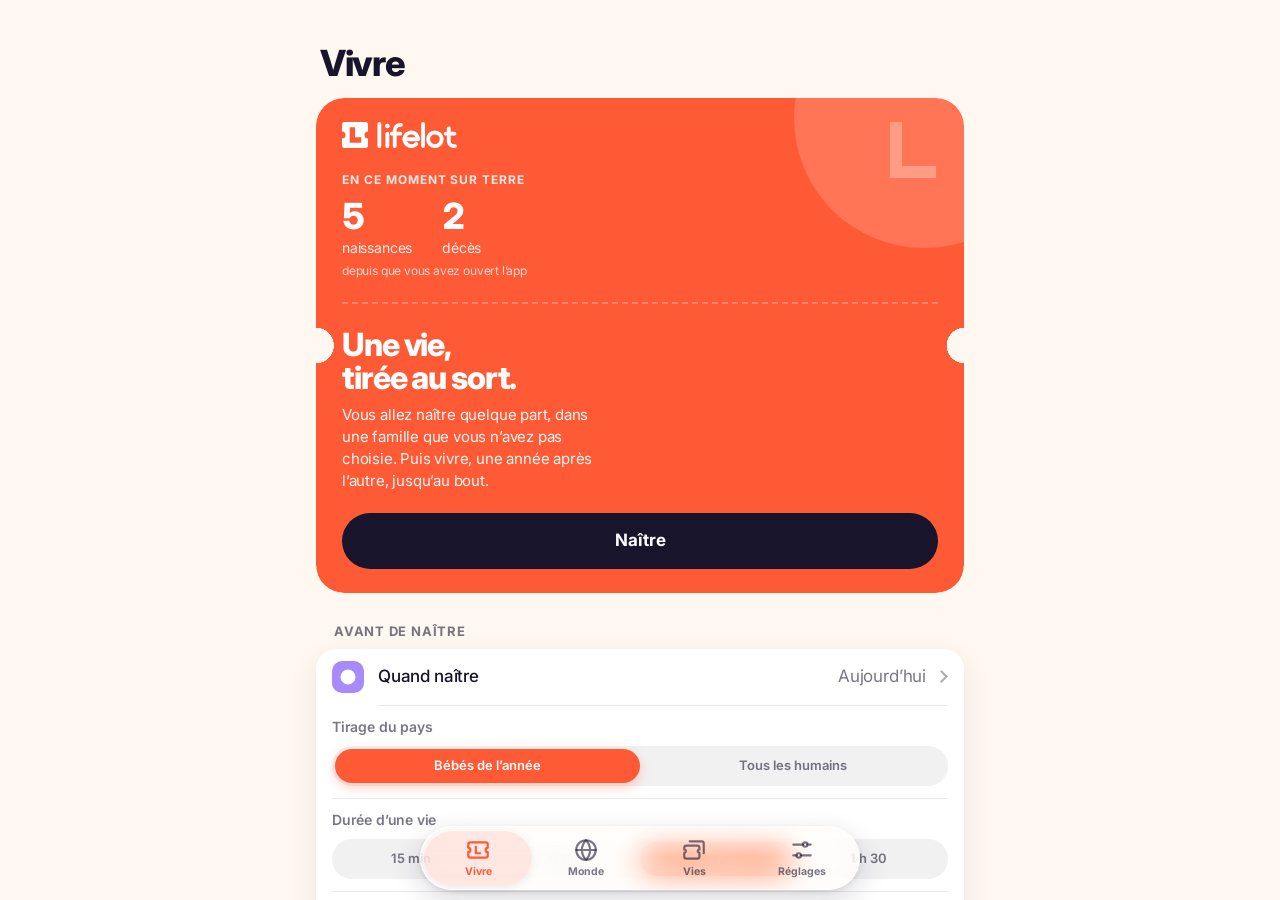
==== commit 0fddbfdf: "Vrais clubs : les 5 grands championnats de chaque sport (plus de 500 clubs), saisons contre les vrai" ====
--- a/app/index.html
+++ b/app/index.html
@@ -17,7 +17,7 @@
 <link rel="preconnect" href="https://fonts.googleapis.com">
 <link rel="preconnect" href="https://fonts.gstatic.com" crossorigin>
 <link href="https://fonts.googleapis.com/css2?family=Inter:wght@400;500;600;700;800&display=swap" rel="stylesheet">
-<link rel="stylesheet" href="app.css?v=35">
+<link rel="stylesheet" href="app.css?v=36">
 </head>
 <body>
 
@@ -361,18 +361,19 @@
 
 <div class="toast" id="toast" hidden></div>
 
-<script src="../countries.js?v=35"></script>
-<script src="../data.js?v=35"></script>
-<script src="../sim.js?v=35"></script>
-<script src="../economy.js?v=35"></script>
-<script src="../moments.js?v=35"></script>
-<script src="../careers.js?v=35"></script>
-<script src="../company.js?v=35"></script>
-<script src="../stardom.js?v=35"></script>
-<script src="../spending.js?v=35"></script>
-<script src="../politics.js?v=35"></script>
-<script src="../common.js?v=35"></script>
-<script src="../club.js?v=35"></script>
-<script src="app.js?v=35"></script>
+<script src="../countries.js?v=36"></script>
+<script src="../data.js?v=36"></script>
+<script src="../sim.js?v=36"></script>
+<script src="../economy.js?v=36"></script>
+<script src="../moments.js?v=36"></script>
+<script src="../careers.js?v=36"></script>
+<script src="../company.js?v=36"></script>
+<script src="../stardom.js?v=36"></script>
+<script src="../spending.js?v=36"></script>
+<script src="../politics.js?v=36"></script>
+<script src="../common.js?v=36"></script>
+<script src="../leagues.js?v=36"></script>
+<script src="../club.js?v=36"></script>
+<script src="app.js?v=36"></script>
 </body>
 </html>
